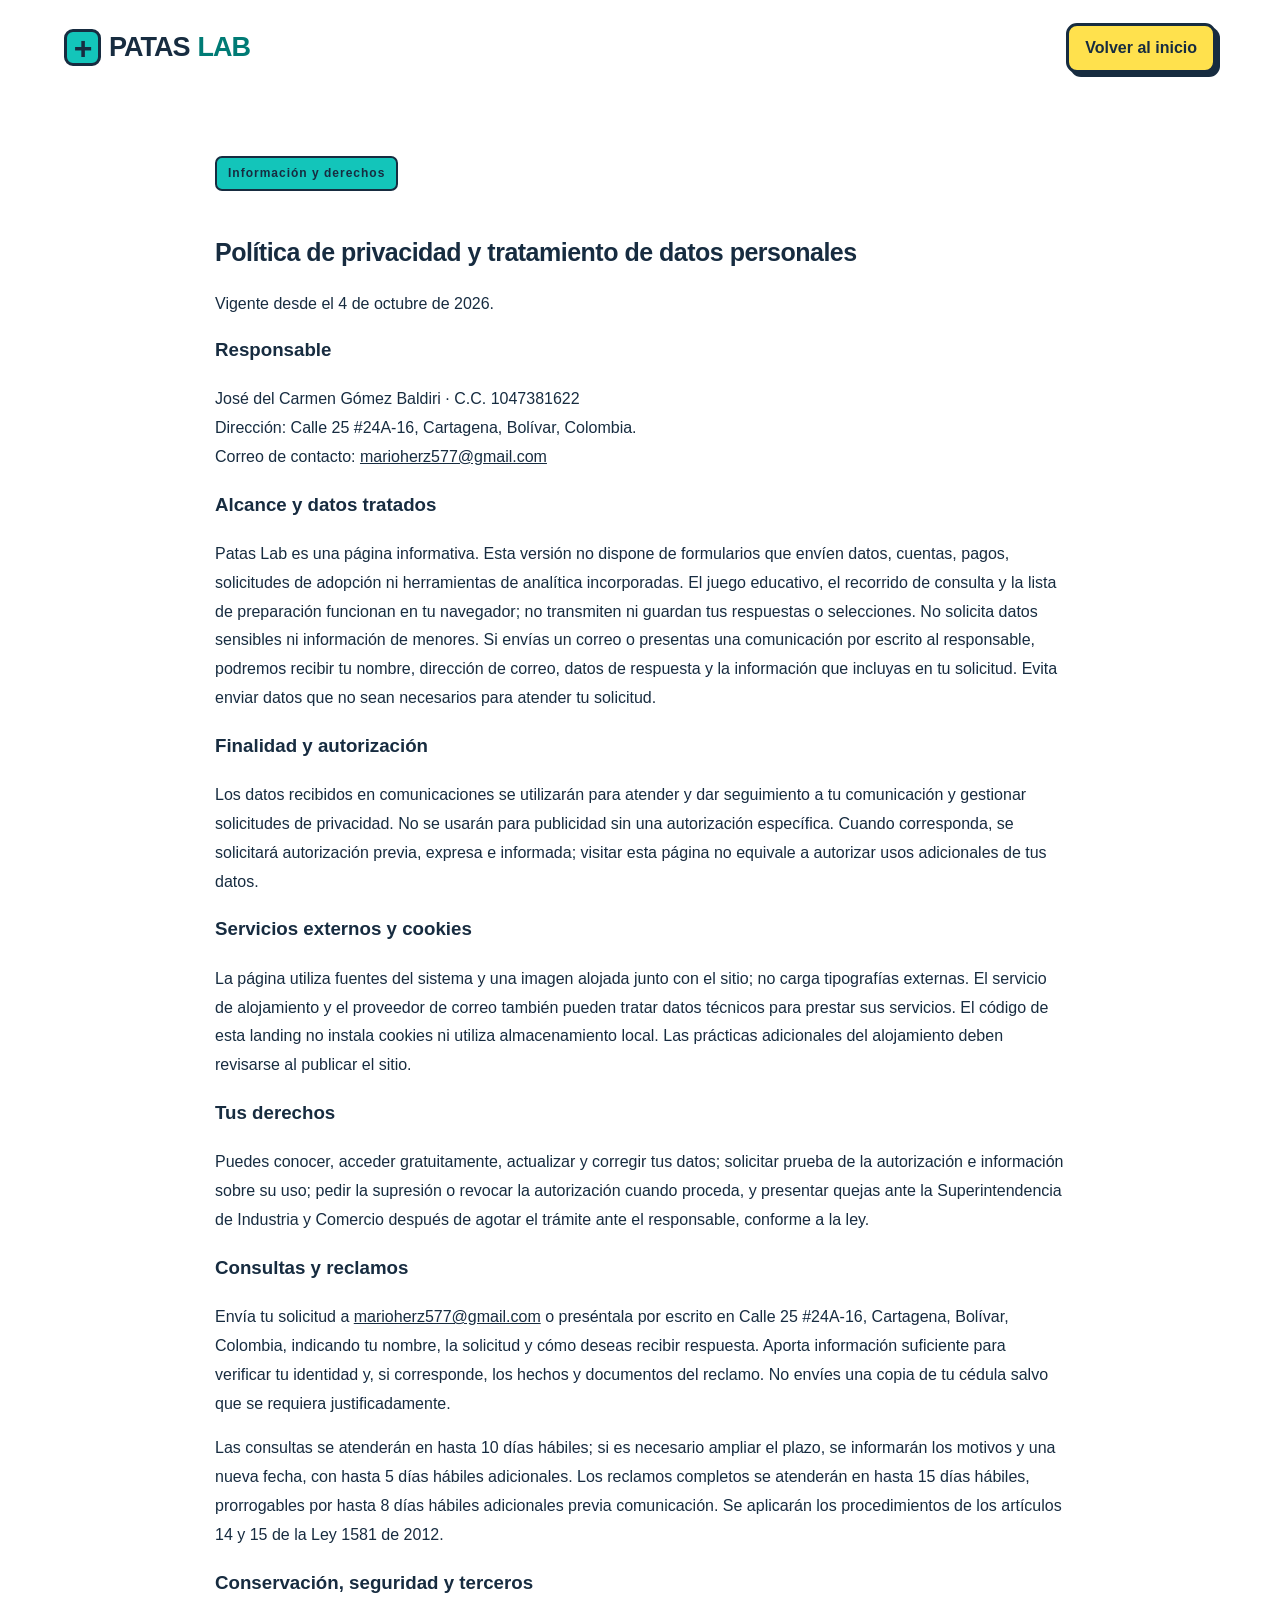
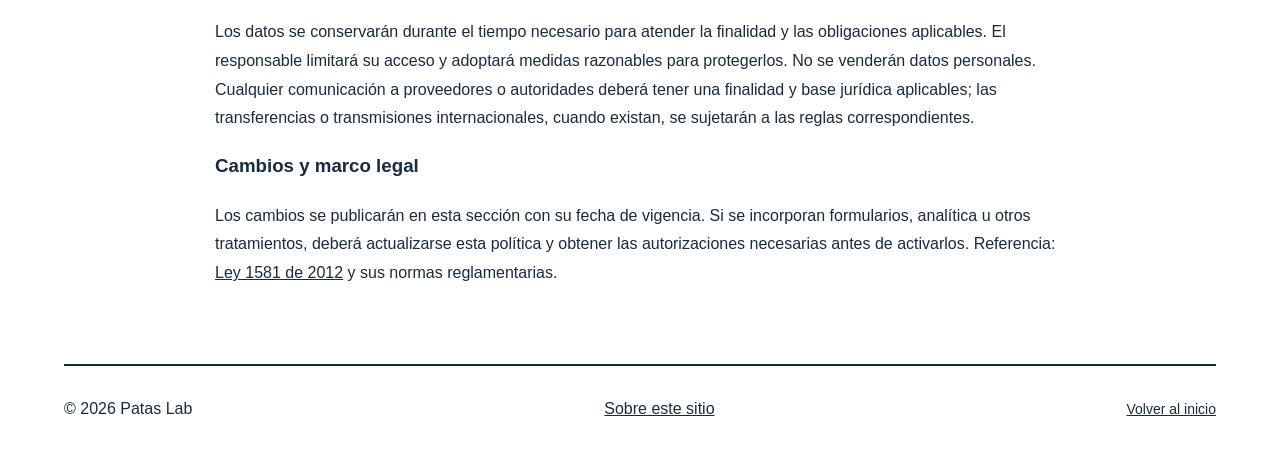
==== privacidad.html @ 67065adf "Add files via upload" ====
<!doctype html>
<html lang="es"><head><meta charset="utf-8"><meta name="viewport" content="width=device-width,initial-scale=1"><meta name="description" content="Política de privacidad y tratamiento de datos personales de Patas Lab."><title>Privacidad | Patas Lab</title><link rel="stylesheet" href="estilos.css"><link rel="icon" href="favicon.svg" type="image/svg+xml"></head><body><header class="header wrap"><a class="logo" href="index.html"><span class="logo-cross" aria-hidden="true">+</span>PATAS<span>LAB</span></a><a class="btn mini" href="index.html">Volver al inicio</a></header><main class="wrap legal"><section class="policy-text" id="privacidad" aria-labelledby="privacy-title">
<div class="label turquoise">Información y derechos</div><h2 id="privacy-title">Política de privacidad y tratamiento de datos personales</h2>
<p>Vigente desde el 4 de octubre de 2026.</p>
<div style="max-width:850px;line-height:1.8">
<h3>Responsable</h3><p>José del Carmen Gómez Baldiri · C.C. 1047381622<br>Dirección: Calle 25 #24A-16, Cartagena, Bolívar, Colombia.<br>Correo de contacto: <a href="mailto:marioherz577@gmail.com">marioherz577@gmail.com</a></p>
<h3>Alcance y datos tratados</h3><p>Patas Lab es una página informativa. Esta versión no dispone de formularios que envíen datos, cuentas, pagos, solicitudes de adopción ni herramientas de analítica incorporadas. El juego educativo, el recorrido de consulta y la lista de preparación funcionan en tu navegador; no transmiten ni guardan tus respuestas o selecciones. No solicita datos sensibles ni información de menores. Si envías un correo o presentas una comunicación por escrito al responsable, podremos recibir tu nombre, dirección de correo, datos de respuesta y la información que incluyas en tu solicitud. Evita enviar datos que no sean necesarios para atender tu solicitud.</p>
<h3>Finalidad y autorización</h3><p>Los datos recibidos en comunicaciones se utilizarán para atender y dar seguimiento a tu comunicación y gestionar solicitudes de privacidad. No se usarán para publicidad sin una autorización específica. Cuando corresponda, se solicitará autorización previa, expresa e informada; visitar esta página no equivale a autorizar usos adicionales de tus datos.</p>
<h3>Servicios externos y cookies</h3><p>La página utiliza fuentes del sistema y una imagen alojada junto con el sitio; no carga tipografías externas. El servicio de alojamiento y el proveedor de correo también pueden tratar datos técnicos para prestar sus servicios. El código de esta landing no instala cookies ni utiliza almacenamiento local. Las prácticas adicionales del alojamiento deben revisarse al publicar el sitio.</p>
<h3>Tus derechos</h3><p>Puedes conocer, acceder gratuitamente, actualizar y corregir tus datos; solicitar prueba de la autorización e información sobre su uso; pedir la supresión o revocar la autorización cuando proceda, y presentar quejas ante la Superintendencia de Industria y Comercio después de agotar el trámite ante el responsable, conforme a la ley.</p>
<h3>Consultas y reclamos</h3><p>Envía tu solicitud a <a href="mailto:marioherz577@gmail.com">marioherz577@gmail.com</a> o preséntala por escrito en Calle 25 #24A-16, Cartagena, Bolívar, Colombia, indicando tu nombre, la solicitud y cómo deseas recibir respuesta. Aporta información suficiente para verificar tu identidad y, si corresponde, los hechos y documentos del reclamo. No envíes una copia de tu cédula salvo que se requiera justificadamente.</p><p>Las consultas se atenderán en hasta 10 días hábiles; si es necesario ampliar el plazo, se informarán los motivos y una nueva fecha, con hasta 5 días hábiles adicionales. Los reclamos completos se atenderán en hasta 15 días hábiles, prorrogables por hasta 8 días hábiles adicionales previa comunicación. Se aplicarán los procedimientos de los artículos 14 y 15 de la Ley 1581 de 2012.</p>
<h3>Conservación, seguridad y terceros</h3><p>Los datos se conservarán durante el tiempo necesario para atender la finalidad y las obligaciones aplicables. El responsable limitará su acceso y adoptará medidas razonables para protegerlos. No se venderán datos personales. Cualquier comunicación a proveedores o autoridades deberá tener una finalidad y base jurídica aplicables; las transferencias o transmisiones internacionales, cuando existan, se sujetarán a las reglas correspondientes.</p>
<h3>Cambios y marco legal</h3><p>Los cambios se publicarán en esta sección con su fecha de vigencia. Si se incorporan formularios, analítica u otros tratamientos, deberá actualizarse esta política y obtener las autorizaciones necesarias antes de activarlos. Referencia: <a class="text-link" href="https://www1.funcionpublica.gov.co/eva/gestornormativo/norma.php?i=49981" target="_blank" rel="noopener noreferrer">Ley 1581 de 2012</a> y sus normas reglamentarias.</p>
</div></section></main><footer class="footer wrap"><span>© 2026 Patas Lab</span><a href="aviso.html">Sobre este sitio</a><a href="index.html">Volver al inicio</a></footer></body></html>
---- estilos.css ----
/* PATAS LAB — modifica aquí los colores principales. */
:root{
  --ink:#172c40;
  --yellow:#ffe14d;
  --pink:#ff84b5;
  --teal:#13c5ba;
  --purple:#b9a3fb;
  --line:3px solid var(--ink);
  --shadow:6px 6px 0 var(--ink)}

*{
  box-sizing:border-box}
html{
  scroll-behavior:smooth;
  scroll-padding-top:25px}
body{
  margin:0;
  color:var(--ink);
  background:#fff;
  font:16px/1.6 'Trebuchet MS',Arial,sans-serif}
h1,h2,h3,p,figure{
  margin-top:0}
a{
  color:inherit}
button,input{
  font:inherit}
button,summary{
  cursor:pointer}
:focus-visible{
  outline:4px solid #d52269;
  outline-offset:5px}
[hidden]{
  display:none!important}
.wrap{
  width:min(1260px,90%);
  margin-inline:auto}

.demo-banner{
  text-align:center;
  background:var(--ink);
  color:white;
  padding:8px 16px;
  font-size:12px;
  letter-spacing:1px}
.header{
  display:flex;
  align-items:center;
  justify-content:space-between;
  padding-block:23px;
  gap:25px}
.logo{
  display:flex;
  align-items:center;
  gap:8px;
  font-size:27px;
  letter-spacing:-1px;
  font-weight:900;
  text-decoration:none;
  white-space:nowrap}
.logo>span:last-child{
  color:#007b75}
.logo-cross{
  display:inline-flex;
  align-items:center;
  justify-content:center;
  width:37px;
  height:37px;
  background:var(--teal);
  border:var(--line);
  border-radius:9px;
  font-size:32px;
  line-height:1}
nav{
  display:flex;
  align-items:center;
  gap:27px}
nav>a{
  font-size:14px;
  font-weight:700;
  text-decoration:none}
nav>a:not(.btn):hover{
  text-decoration:underline;
  text-underline-offset:5px}
#menu{
  display:none}
.btn{
  display:inline-flex;
  align-items:center;
  justify-content:center;
  padding:14px 22px;
  border:var(--line);
  border-radius:11px;
  background:var(--yellow);
  color:var(--ink);
  font-weight:800;
  text-decoration:none;
  box-shadow:4px 4px 0 var(--ink);
  line-height:1.35;
  transition:transform .15s,box-shadow .15s}
.btn:hover{
  transform:translate(2px,2px);
  box-shadow:2px 2px 0 var(--ink)}
.btn.dark{
  background:var(--ink);
  color:#fff;
  box-shadow:4px 4px 0 #0003}
.btn.mini{
  padding:11px 16px}

.hero{
  padding:35px 0 15px}
.hero-heading{
  text-align:center;
  margin-bottom:38px}
.eyebrow{
  font-size:12px;
  font-weight:800;
  letter-spacing:2px;
  margin-bottom:18px}
h1{
  font-size:clamp(45px,5.7vw,78px);
  letter-spacing:-3.5px;
  line-height:1.06;
  font-weight:900;
  margin-bottom:22px}
h1 span{
  color:#007d78}
.hero-heading>p:last-child{
  font-size:19px;
  margin:0}
.hero-board{
  display:grid;
  grid-template-columns:.65fr 1.6fr .65fr;
  gap:20px;
  align-items:stretch}
.side-note{
  padding:27px 24px;
  border:var(--line);
  border-radius:22px;
  box-shadow:var(--shadow);
  display:flex;
  flex-direction:column;
  justify-content:center}
.pink{
  background:var(--pink)}
.turquoise{
  background:var(--teal)}
.yellow{
  background:var(--yellow)}
.purple{
  background:var(--purple)}
.note-number{
  font-size:12px;
  font-weight:800;
  letter-spacing:1px;
  display:block;
  margin-bottom:25px}
.side-note h2{
  font-size:27px;
  line-height:1.12;
  letter-spacing:-1px;
  margin-bottom:20px}
.side-note p{
  font-size:16px}
.side-note .btn{
  font-size:14px;
  padding:12px;
  margin-top:8px}
.round-link{
  font-size:14px;
  font-weight:800;
  text-underline-offset:5px;
  margin-top:15px}
.hero-picture{
  margin:0;
  border:var(--line);
  border-radius:22px;
  overflow:hidden;
  background:var(--yellow);
  display:flex;
  flex-direction:column}
.hero-picture img{
  width:100%;
  height:100%;
  min-height:340px;
  object-fit:cover;
  display:block}
.hero-picture figcaption{
  padding:12px 16px;
  font-size:12px;
  letter-spacing:1.5px;
  font-weight:800;
  text-align:center;
  border-top:var(--line);
  background:white}
.hero-bottom{
  display:flex;
  justify-content:center;
  gap:45px;
  font-weight:800;
  font-size:14px;
  padding:32px 0 0;
  flex-wrap:wrap}

.section{
  padding-block:90px}
.heading{
  display:flex;
  justify-content:space-between;
  align-items:end;
  gap:35px;
  margin-bottom:35px}
.heading>p{
  max-width:330px;
  margin:0;
  color:#4b5f6c}
.label{
  display:inline-block;
  border:2px solid var(--ink);
  padding:6px 11px;
  border-radius:7px;
  font-size:12px;
  letter-spacing:1px;
  font-weight:800;
  margin-bottom:18px}
h2{
  font-size:clamp(33px,4vw,52px);
  letter-spacing:-2px;
  line-height:1.1;
  font-weight:900;
  margin-bottom:25px}
.heading h2{
  margin:0}
.service-grid{
  display:grid;
  grid-template-columns:repeat(4,1fr);
  gap:20px}
.service{
  border:var(--line);
  border-radius:20px;
  box-shadow:var(--shadow);
  padding:27px;
  color:var(--ink);
  text-align:left;
  transition:transform .15s}
.service:hover{
  transform:translateY(-4px)}
.service-no{
  display:block;
  font-size:14px;
  font-weight:800;
  margin-bottom:24px}
.service h3{
  font-size:26px;
  line-height:1.12;
  letter-spacing:-1px;
  margin-bottom:18px}
.service p{
  font-size:16px;
  min-height:76px}
.service-action{
  display:block;
  border-top:2px solid var(--ink);
  padding-top:13px;
  font-size:14px;
  font-weight:800}
.fine{
  font-size:14px;
  color:#4b5f6c;
  margin:22px 0 0}

.game-section{
  background:var(--purple);
  padding-block:75px;
  border-top:var(--line);
  border-bottom:var(--line)}
.game-layout{
  display:grid;
  grid-template-columns:1fr 1.2fr;
  gap:85px;
  align-items:center}
.game-intro h2{
  font-size:clamp(44px,5.4vw,70px)}
.game-intro h2 span{
  color:var(--ink);
  background:var(--yellow)}
.game-intro>p{
  max-width:350px}
.game-sticker{
  display:inline-block;
  transform:rotate(-5deg);
  background:var(--yellow);
  border:var(--line);
  border-radius:12px;
  padding:17px 22px;
  box-shadow:var(--shadow);
  font-weight:900;
  line-height:1.35;
  margin-top:15px}
.game-box{
  background:#fff;
  border:var(--line);
  border-radius:24px;
  box-shadow:8px 8px 0 var(--ink);
  padding:35px;
  min-height:455px}
.quiz-top{
  display:flex;
  justify-content:space-between;
  gap:20px;
  font-size:14px;
  font-weight:800}
progress{
  display:block;
  width:100%;
  height:11px;
  accent-color:#008f86;
  margin:20px 0 27px}
.game-box h3{
  font-size:26px;
  line-height:1.3;
  letter-spacing:-.5px;
  margin-bottom:24px}
.quiz-options{
  display:grid;
  gap:12px}
.quiz-options button{
  border:2px solid var(--ink);
  border-radius:10px;
  background:#fff;
  padding:13px 16px;
  text-align:left;
  color:var(--ink)}
.quiz-options button:hover:not(:disabled){
  background:#e7faf6}
.quiz-options button:disabled{
  opacity:1;
  cursor:default}
.quiz-options button.correct{
  background:#c9f3bc}
.quiz-options button.incorrect{
  background:#ffe1ed}
.quiz-feedback{
  margin-top:20px;
  padding:18px;
  background:#f3f7fb;
  border-radius:10px;
  font-size:16px}
#quiz-next{
  margin-top:20px}
.finish-mark{
  display:block;
  font-size:60px;
  color:#008f86}
#quiz-finish h3{
  font-size:33px;
  margin:5px 0 15px}

.tour{
  display:grid;
  grid-template-columns:.7fr 1.3fr;
  border:var(--line);
  border-radius:22px;
  overflow:hidden;
  box-shadow:var(--shadow)}
.tour-buttons{
  padding:25px;
  background:#edf8f7;
  display:flex;
  flex-direction:column;
  gap:13px}
.tour-buttons button{
  display:flex;
  align-items:center;
  gap:15px;
  padding:17px;
  background:white;
  border:2px solid var(--ink);
  border-radius:12px;
  color:var(--ink);
  text-align:left;
  font-weight:800}
.tour-buttons button.selected{
  background:var(--teal);
  box-shadow:3px 3px 0 var(--ink)}
.tour-buttons span{
  font-size:14px}
.tour-panel{
  padding:40px}
.tour-panel h3{
  font-size:39px;
  line-height:1.1;
  letter-spacing:-1px}
.tour-panel>p:not(.eyebrow){
  max-width:580px}
.tour-question{
  background:var(--yellow);
  padding:18px 22px;
  border:2px solid var(--ink);
  border-radius:12px;
  margin-top:25px}
.tour-question strong{
  font-size:14px}
.tour-question p{
  margin:9px 0 0}

.visit-section{
  background:#e4f9f6;
  padding-block:75px;
  border-top:var(--line);
  border-bottom:var(--line)}
.visit-layout{
  display:grid;
  grid-template-columns:1fr 1fr;
  gap:75px;
  align-items:center}
.visit-layout>div>p{
  max-width:380px}
.packing-list{
  background:white;
  border:var(--line);
  border-radius:20px;
  padding:30px;
  box-shadow:var(--shadow)}
.packing-list h3{
  font-size:24px;
  margin-bottom:15px}
.packing-list label{
  display:flex;
  align-items:start;
  gap:13px;
  border-bottom:1px solid #cad7df;
  padding:15px 0;
  cursor:pointer}
.packing-list input{
  accent-color:#008c82;
  width:21px;
  height:21px;
  flex-shrink:0;
  margin-top:3px}
.packing-bottom{
  display:flex;
  flex-wrap:wrap;
  justify-content:space-between;
  gap:10px;
  font-size:14px;
  font-weight:800;
  padding-top:25px}

.questions{
  display:grid;
  grid-template-columns:.8fr 1.2fr;
  gap:70px}
details{
  border:2px solid var(--ink);
  border-radius:12px;
  margin-bottom:14px;
  padding:20px}
summary{
  font-size:18px;
  font-weight:800}
details p{
  margin:15px 0 0;
  color:#4b5f6c}
.final-band{
  background:var(--pink);
  border:var(--line);
  border-radius:25px;
  text-align:center;
  padding:55px 25px;
  box-shadow:var(--shadow)}
.final-band h2{
  font-size:clamp(32px,4vw,51px)}
.sources{
  padding:40px 0}
.sources h2{
  font-size:18px;
  letter-spacing:0;
  margin-bottom:10px}
.sources p{
  font-size:14px;
  color:#4b5f6c;
  margin:0}
.footer{
  padding:30px 0;
  border-top:2px solid var(--ink);
  display:flex;
  align-items:center;
  justify-content:space-between;
  gap:30px}
.footer p,.footer>a:last-child{
  font-size:14px}
.footer p{
  margin:0}

dialog{
  width:min(560px,92%);
  max-height:85vh;
  overflow:auto;
  border:var(--line);
  border-radius:22px;
  padding:35px;
  color:var(--ink);
  box-shadow:8px 8px 0 var(--ink)}
dialog::backdrop{
  background:#162c4099}
dialog h2{
  font-size:32px;
  margin-top:15px}
dialog ul{
  padding-left:23px}
dialog li{
  margin:13px 0}
.dialog-close{
  position:absolute;
  top:12px;
  right:16px;
  font-size:28px;
  background:white;
  border:0;
  color:var(--ink);
  padding:4px 10px}
.skip{
  position:fixed;
  top:-100px;
  padding:10px;
  background:white;
  z-index:100}
.skip:focus{
  top:10px}
.legal{
  max-width:850px;
  padding-block:60px}
.legal h1{
  font-size:43px;
  letter-spacing:-1px}
.legal h2{
  font-size:25px;
  letter-spacing:-.5px;
  margin-top:30px}

@media(max-width:1050px){
  .hero-board{
  grid-template-columns:1fr 1.8fr}
.hero-board>.turquoise{
  grid-column:1/-1;
  flex-direction:row;
  align-items:center;
  gap:25px;
  padding:20px 25px}
.hero-board>.turquoise .note-number,.hero-board>.turquoise h2,.hero-board>.turquoise p,.hero-board>.turquoise .round-link{
  margin:0}
.service-grid{
  grid-template-columns:repeat(2,1fr)}
.service p{
  min-height:0}
.game-layout,.visit-layout{
  gap:40px}
nav{
  gap:18px}
.logo{
  font-size:24px}
.header .mini{
  padding:10px}
}

@media(max-width:760px){
  .header{
  flex-wrap:wrap;
  padding-block:18px}
#menu{
  display:block;
  background:white;
  border:2px solid var(--ink);
  padding:8px 14px;
  border-radius:8px;
  font-weight:700;
  color:var(--ink)}
nav{
  width:100%;
  flex-direction:column;
  align-items:stretch;
  gap:0}
nav a{
  padding:12px 0}
body.js nav{
  display:none}
body.js nav.open{
  display:flex}
.hero{
  padding-top:20px}
h1{
  font-size:clamp(39px,9vw,61px);
  letter-spacing:-2px}
.hero-heading>p:last-child{
  font-size:17px}
.hero-board{
  grid-template-columns:1fr;
  gap:18px}
.hero-picture{
  grid-row:1}
.hero-picture img{
  min-height:260px;
  max-height:360px}
.side-note{
  padding:24px;
  box-shadow:4px 4px 0 var(--ink)}
.side-note h2 br{
  display:none}
.side-note h2{
  margin-bottom:10px}
.note-number{
  margin-bottom:12px}
.side-note .btn{
  align-self:start}
.hero-board>.turquoise{
  display:none}
.hero-bottom{
  gap:10px 20px;
  font-size:12px;
  padding-top:25px}
.section{
  padding-block:55px}
.heading{
  display:block}
.heading>p{
  margin-top:22px;
  max-width:none}
.service-grid{
  gap:17px}
.service{
  padding:22px}
.service h3{
  font-size:24px}
.game-layout,.visit-layout,.questions,.tour{
  grid-template-columns:1fr;
  gap:30px}
.game-intro h2{
  font-size:49px}
.game-intro h2 br{
  display:none}
.game-intro>p{
  max-width:none}
.game-sticker{
  display:none}
.game-section,.visit-section{
  padding-block:50px}
.game-box{
  padding:24px;
  min-height:0}
.game-box h3{
  font-size:24px}
.tour{
  gap:0}
.tour-buttons{
  display:grid;
  grid-template-columns:1fr 1fr;
  padding:18px;
  gap:10px}
.tour-buttons button{
  padding:11px;
  font-size:14px;
  gap:8px}
.tour-panel{
  padding:25px}
.tour-panel h3{
  font-size:32px}
.questions{
  gap:25px}
.packing-list{
  padding:24px}
.final-band{
  padding:35px 20px}
.footer{
  flex-direction:column;
  align-items:start;
  gap:20px}
.legal h1{
  font-size:35px}
}

@media(max-width:430px){
  .service-grid{
  grid-template-columns:1fr}
.service h3 br{
  display:none}
.service-no{
  margin-bottom:15px}
.tour-buttons{
  grid-template-columns:1fr}
}

@media(prefers-reduced-motion:reduce){
  html{
  scroll-behavior:auto}
.btn,.service{
  transition:none}
}

@media print{
  body{
  font:12pt/1.5 Arial,sans-serif;
  color:#000}
.demo-banner,.header,.hero,#servicios,#juego,#consulta,.questions,.final-band,.sources,.footer,dialog,.skip{
  display:none!important}
.visit-section{
  background:#fff;
  border:0;
  padding:0}
.visit-layout{
  display:block}
.visit-layout>div:first-child>p,.visit-layout>div:first-child>.btn,.visit-layout .label,.visit-layout .fine{
  display:none}
.visit-layout h2{
  font-size:24pt}
.packing-list{
  box-shadow:none;
  border:1px solid #000}
.packing-list label{
  break-inside:avoid}
.packing-bottom{
  display:none}
}
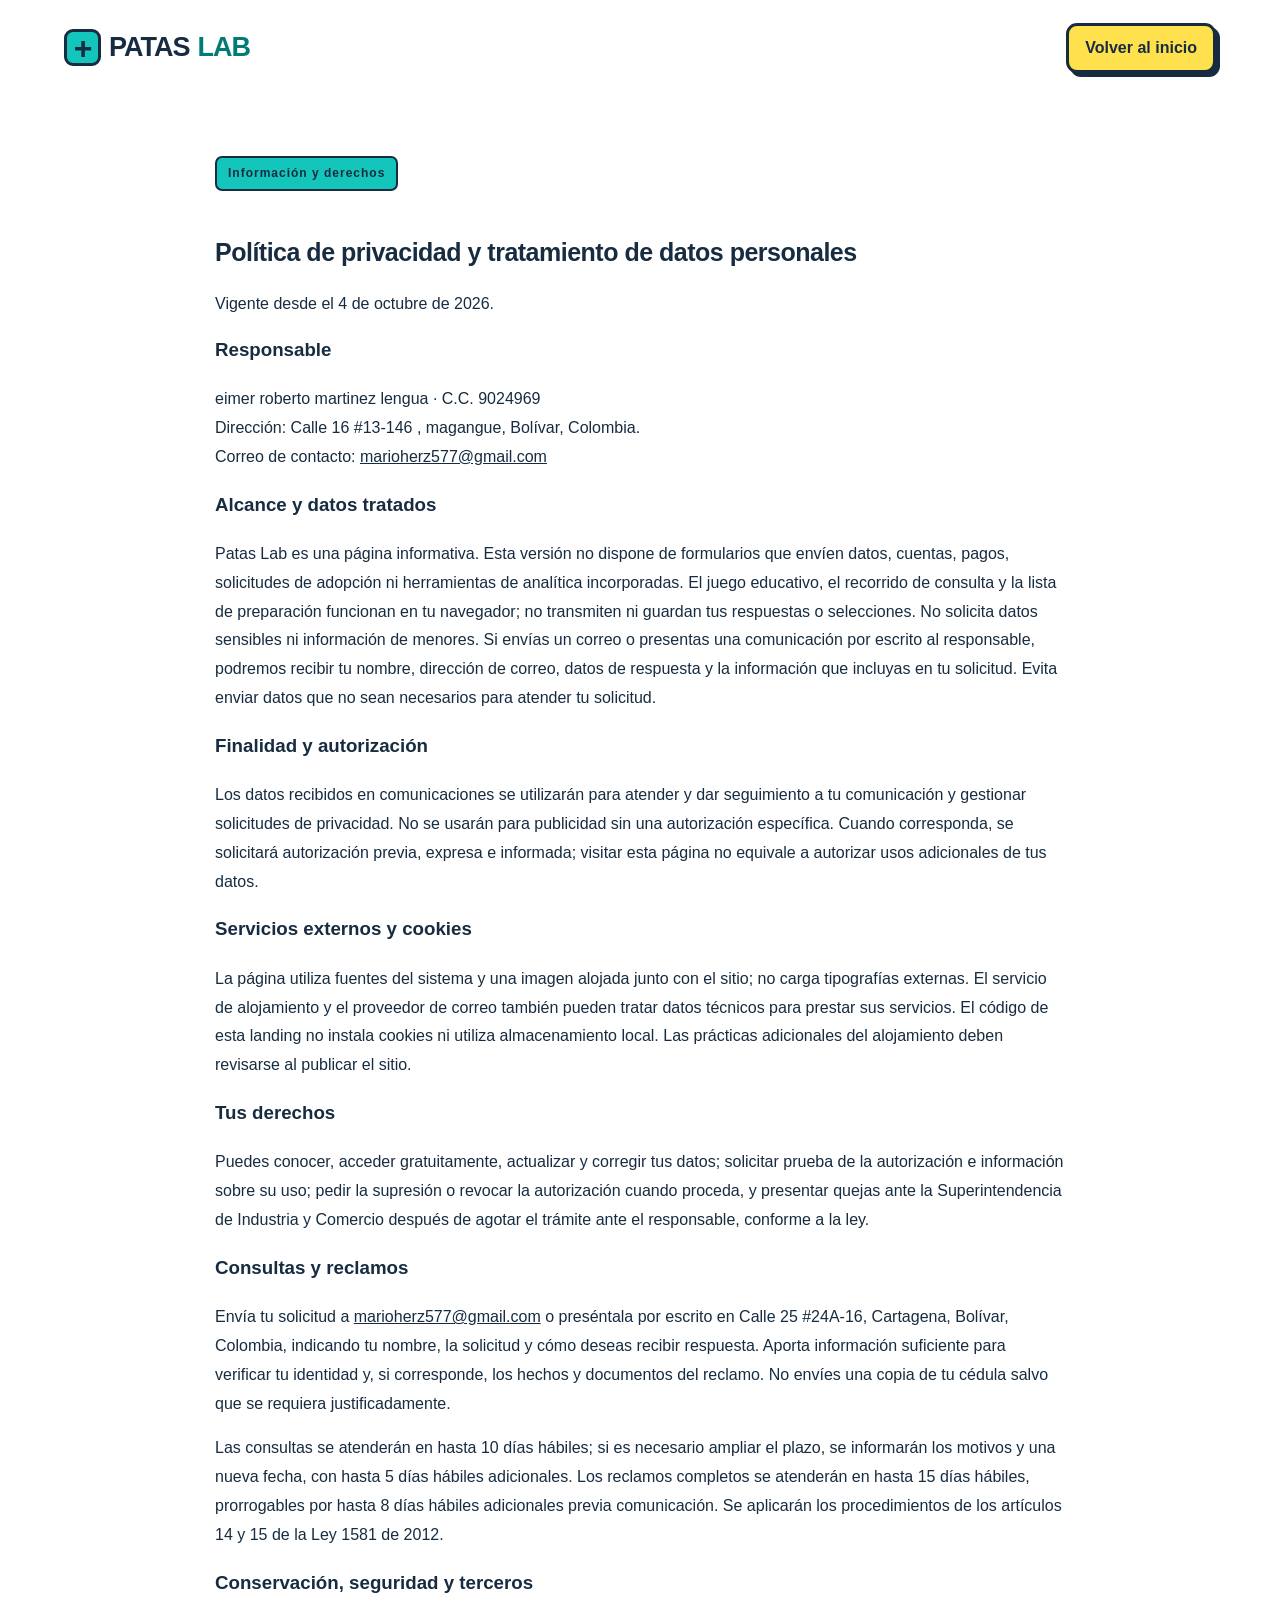
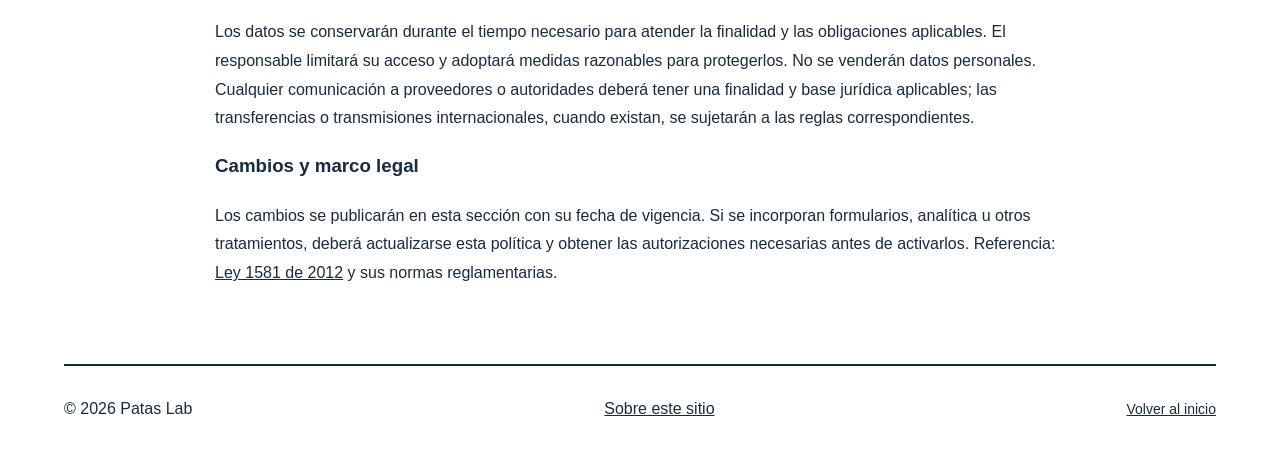
==== commit deef977a: "Update privacidad.html" ====
--- a/privacidad.html
+++ b/privacidad.html
@@ -3,7 +3,7 @@
 <div class="label turquoise">Información y derechos</div><h2 id="privacy-title">Política de privacidad y tratamiento de datos personales</h2>
 <p>Vigente desde el 4 de octubre de 2026.</p>
 <div style="max-width:850px;line-height:1.8">
-<h3>Responsable</h3><p>José del Carmen Gómez Baldiri · C.C. 1047381622<br>Dirección: Calle 25 #24A-16, Cartagena, Bolívar, Colombia.<br>Correo de contacto: <a href="mailto:marioherz577@gmail.com">marioherz577@gmail.com</a></p>
+<h3>Responsable</h3><p>  eimer roberto martinez lengua · C.C. 9024969 <br>Dirección: Calle 16 #13-146 , magangue, Bolívar, Colombia.<br>Correo de contacto: <a href="mailto:marioherz577@gmail.com">marioherz577@gmail.com</a></p>
 <h3>Alcance y datos tratados</h3><p>Patas Lab es una página informativa. Esta versión no dispone de formularios que envíen datos, cuentas, pagos, solicitudes de adopción ni herramientas de analítica incorporadas. El juego educativo, el recorrido de consulta y la lista de preparación funcionan en tu navegador; no transmiten ni guardan tus respuestas o selecciones. No solicita datos sensibles ni información de menores. Si envías un correo o presentas una comunicación por escrito al responsable, podremos recibir tu nombre, dirección de correo, datos de respuesta y la información que incluyas en tu solicitud. Evita enviar datos que no sean necesarios para atender tu solicitud.</p>
 <h3>Finalidad y autorización</h3><p>Los datos recibidos en comunicaciones se utilizarán para atender y dar seguimiento a tu comunicación y gestionar solicitudes de privacidad. No se usarán para publicidad sin una autorización específica. Cuando corresponda, se solicitará autorización previa, expresa e informada; visitar esta página no equivale a autorizar usos adicionales de tus datos.</p>
 <h3>Servicios externos y cookies</h3><p>La página utiliza fuentes del sistema y una imagen alojada junto con el sitio; no carga tipografías externas. El servicio de alojamiento y el proveedor de correo también pueden tratar datos técnicos para prestar sus servicios. El código de esta landing no instala cookies ni utiliza almacenamiento local. Las prácticas adicionales del alojamiento deben revisarse al publicar el sitio.</p>
@@ -11,4 +11,4 @@
 <h3>Consultas y reclamos</h3><p>Envía tu solicitud a <a href="mailto:marioherz577@gmail.com">marioherz577@gmail.com</a> o preséntala por escrito en Calle 25 #24A-16, Cartagena, Bolívar, Colombia, indicando tu nombre, la solicitud y cómo deseas recibir respuesta. Aporta información suficiente para verificar tu identidad y, si corresponde, los hechos y documentos del reclamo. No envíes una copia de tu cédula salvo que se requiera justificadamente.</p><p>Las consultas se atenderán en hasta 10 días hábiles; si es necesario ampliar el plazo, se informarán los motivos y una nueva fecha, con hasta 5 días hábiles adicionales. Los reclamos completos se atenderán en hasta 15 días hábiles, prorrogables por hasta 8 días hábiles adicionales previa comunicación. Se aplicarán los procedimientos de los artículos 14 y 15 de la Ley 1581 de 2012.</p>
 <h3>Conservación, seguridad y terceros</h3><p>Los datos se conservarán durante el tiempo necesario para atender la finalidad y las obligaciones aplicables. El responsable limitará su acceso y adoptará medidas razonables para protegerlos. No se venderán datos personales. Cualquier comunicación a proveedores o autoridades deberá tener una finalidad y base jurídica aplicables; las transferencias o transmisiones internacionales, cuando existan, se sujetarán a las reglas correspondientes.</p>
 <h3>Cambios y marco legal</h3><p>Los cambios se publicarán en esta sección con su fecha de vigencia. Si se incorporan formularios, analítica u otros tratamientos, deberá actualizarse esta política y obtener las autorizaciones necesarias antes de activarlos. Referencia: <a class="text-link" href="https://www1.funcionpublica.gov.co/eva/gestornormativo/norma.php?i=49981" target="_blank" rel="noopener noreferrer">Ley 1581 de 2012</a> y sus normas reglamentarias.</p>
-</div></section></main><footer class="footer wrap"><span>© 2026 Patas Lab</span><a href="aviso.html">Sobre este sitio</a><a href="index.html">Volver al inicio</a></footer></body></html>+</div></section></main><footer class="footer wrap"><span>© 2026 Patas Lab</span><a href="aviso.html">Sobre este sitio</a><a href="index.html">Volver al inicio</a></footer></body></html>
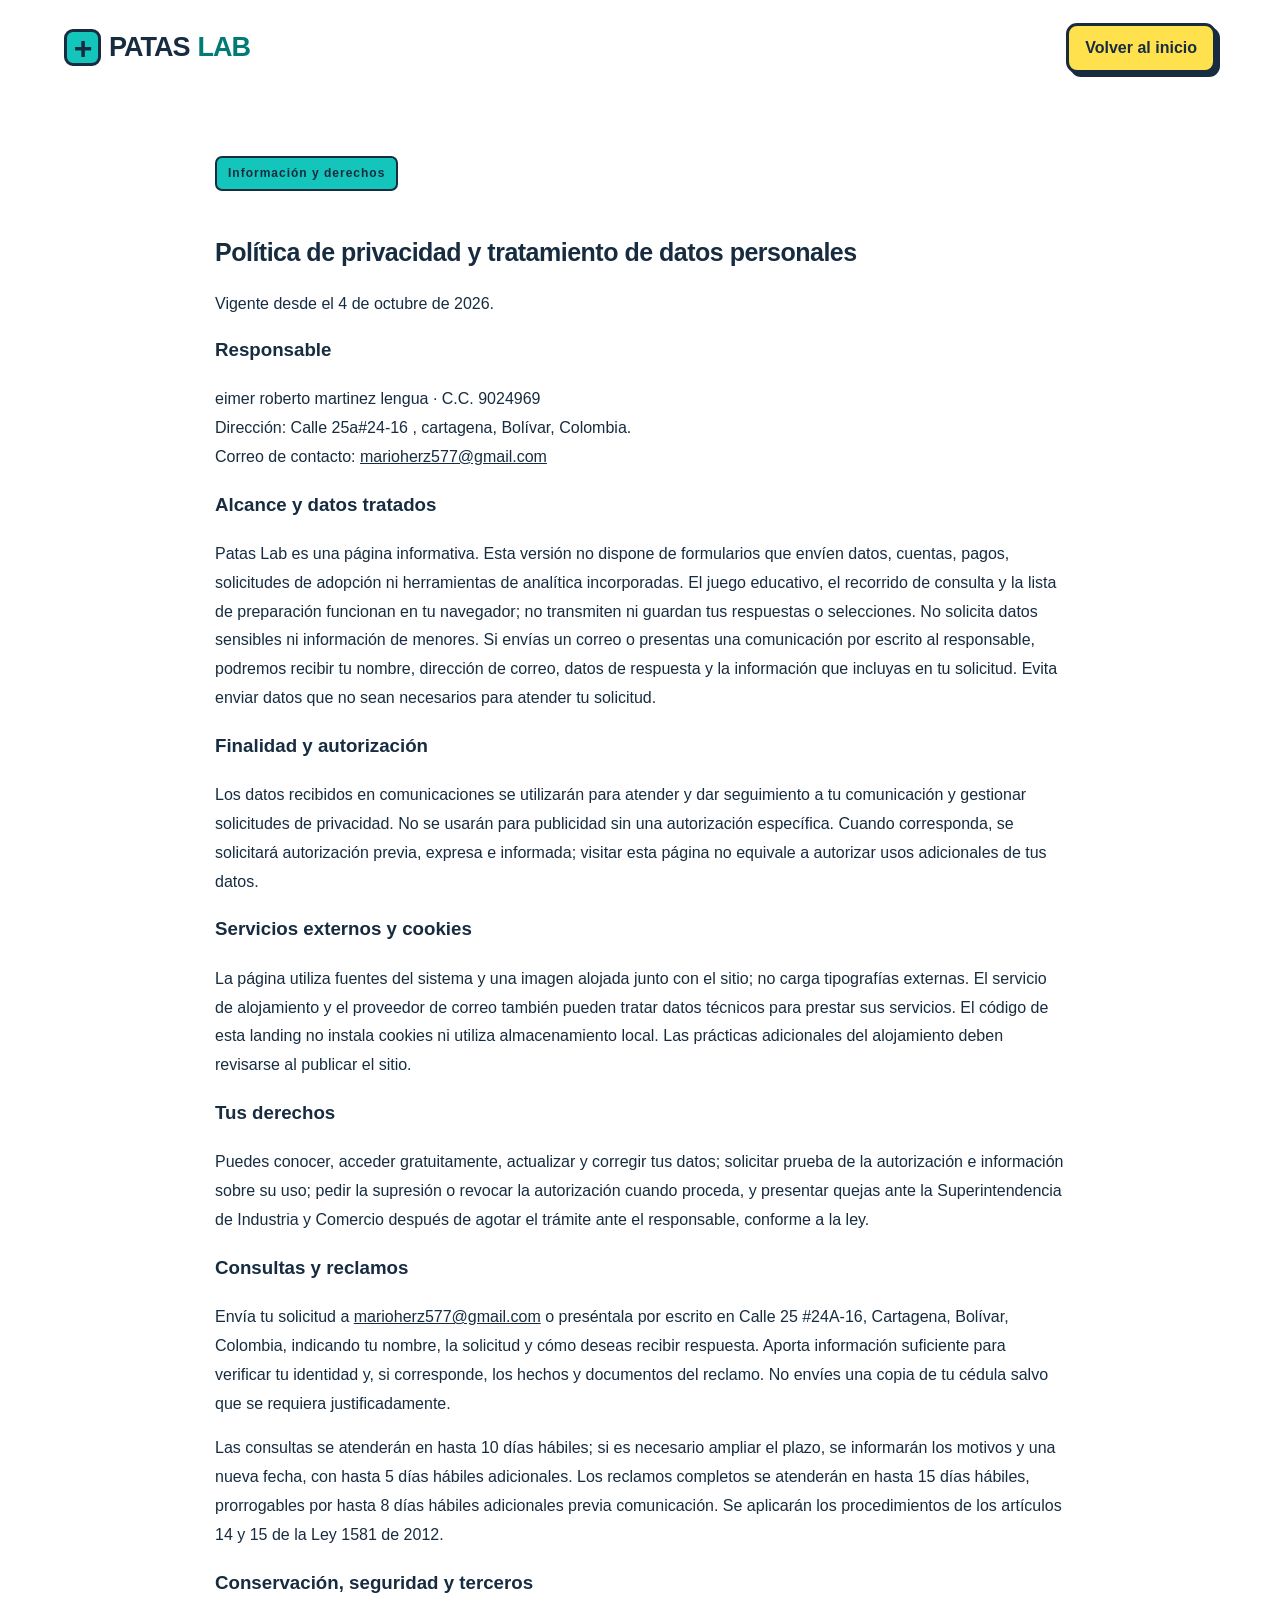
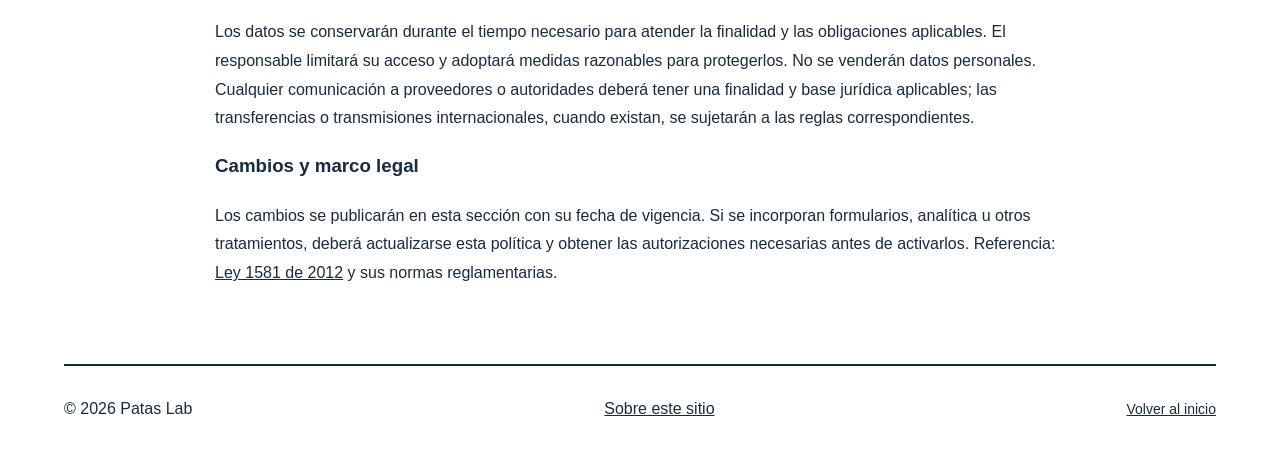
==== commit 29fb8eeb: "Update privacidad.html" ====
--- a/privacidad.html
+++ b/privacidad.html
@@ -3,7 +3,7 @@
 <div class="label turquoise">Información y derechos</div><h2 id="privacy-title">Política de privacidad y tratamiento de datos personales</h2>
 <p>Vigente desde el 4 de octubre de 2026.</p>
 <div style="max-width:850px;line-height:1.8">
-<h3>Responsable</h3><p>  eimer roberto martinez lengua · C.C. 9024969 <br>Dirección: Calle 16 #13-146 , magangue, Bolívar, Colombia.<br>Correo de contacto: <a href="mailto:marioherz577@gmail.com">marioherz577@gmail.com</a></p>
+<h3>Responsable</h3><p>  eimer roberto martinez lengua · C.C. 9024969 <br>Dirección: Calle 25a#24-16 , cartagena, Bolívar, Colombia.<br>Correo de contacto: <a href="mailto:marioherz577@gmail.com">marioherz577@gmail.com</a></p>
 <h3>Alcance y datos tratados</h3><p>Patas Lab es una página informativa. Esta versión no dispone de formularios que envíen datos, cuentas, pagos, solicitudes de adopción ni herramientas de analítica incorporadas. El juego educativo, el recorrido de consulta y la lista de preparación funcionan en tu navegador; no transmiten ni guardan tus respuestas o selecciones. No solicita datos sensibles ni información de menores. Si envías un correo o presentas una comunicación por escrito al responsable, podremos recibir tu nombre, dirección de correo, datos de respuesta y la información que incluyas en tu solicitud. Evita enviar datos que no sean necesarios para atender tu solicitud.</p>
 <h3>Finalidad y autorización</h3><p>Los datos recibidos en comunicaciones se utilizarán para atender y dar seguimiento a tu comunicación y gestionar solicitudes de privacidad. No se usarán para publicidad sin una autorización específica. Cuando corresponda, se solicitará autorización previa, expresa e informada; visitar esta página no equivale a autorizar usos adicionales de tus datos.</p>
 <h3>Servicios externos y cookies</h3><p>La página utiliza fuentes del sistema y una imagen alojada junto con el sitio; no carga tipografías externas. El servicio de alojamiento y el proveedor de correo también pueden tratar datos técnicos para prestar sus servicios. El código de esta landing no instala cookies ni utiliza almacenamiento local. Las prácticas adicionales del alojamiento deben revisarse al publicar el sitio.</p>
